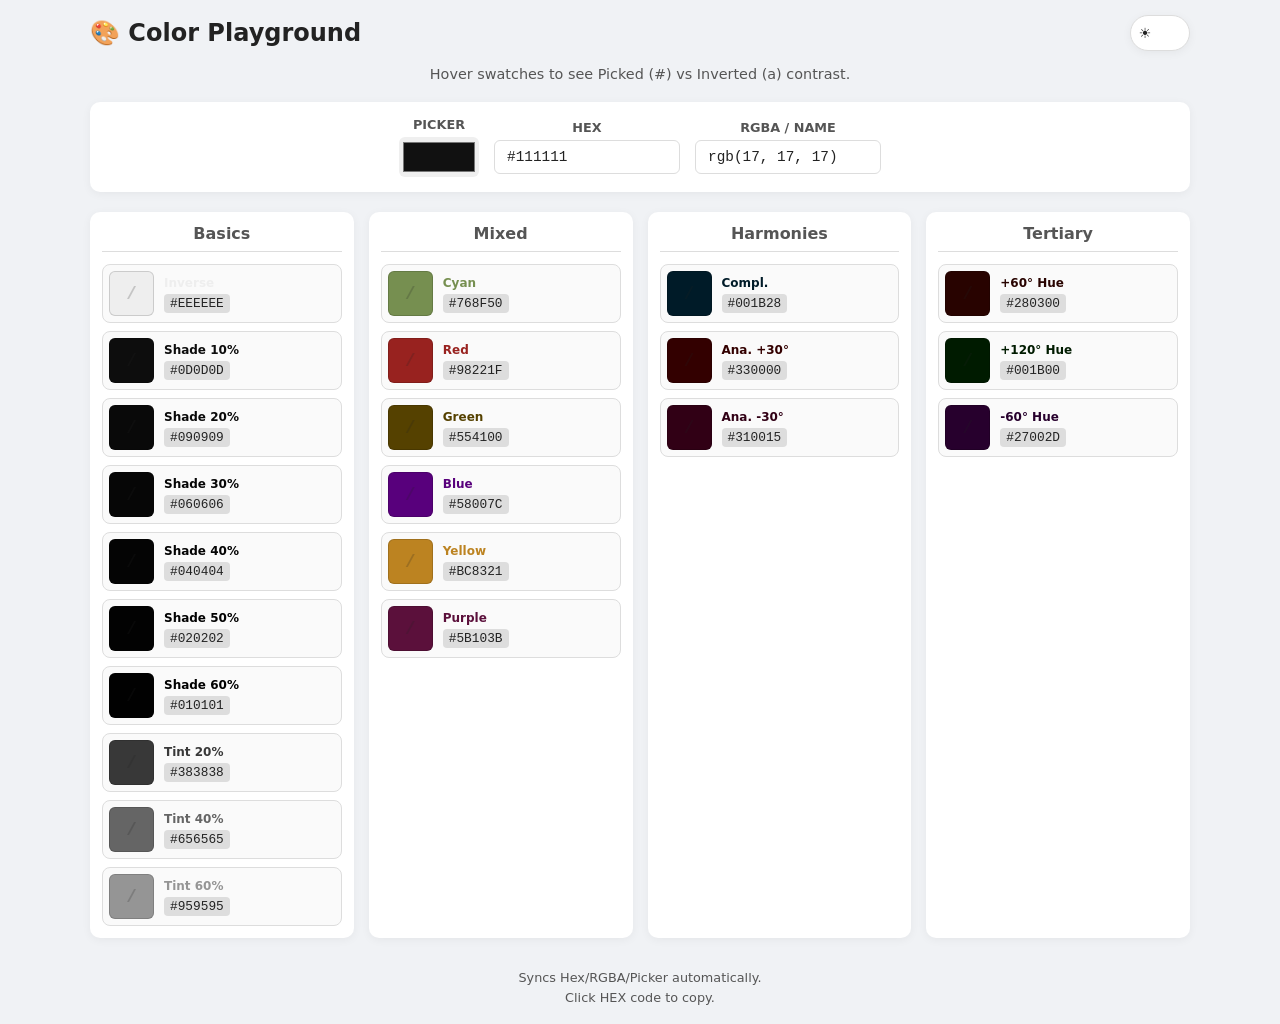
==== colors/index.html @ 78e61c7d "v1" ====
<!DOCTYPE html>
<html lang="en" data-theme="light">
<head>
  <meta charset="UTF-8">
  <meta name="viewport" content="width=device-width, initial-scale=1.0">
  <title>OKLCH Color Playground — Compact</title>
  <link rel="stylesheet" href="style.css">
</head>
<body>
  <div class="container">
    <header>
      <h1>🎨 Color Playground</h1>
      <div class="theme-toggle" id="themeToggle">
        <div class="slider" id="slider">☀️</div>
      </div>
    </header>

    <p style="text-align:center; font-size:0.9rem; color:var(--text-light); margin-bottom:20px;">
      Hover swatches to see Picked (#) vs Inverted (a) contrast.
    </p>

    <div class="controls">
      <div class="input-group">
        <label>Picker</label>
        <input type="color" id="picker" value="#111111">
      </div>
      <div class="input-group">
        <label>Hex</label>
        <input type="text" id="hexInput">
      </div>
      <div class="input-group">
        <label>RGBA / Name</label>
        <input type="text" id="rgbaInput">
      </div>
    </div>

    <div class="palette" id="palette"></div>

    <div class="note">
      Syncs Hex/RGBA/Picker automatically.<br>
      Click HEX code to copy.
    </div>
  </div>
  
  <script type="module" src="script.js"></script>

</body>
</html>
---- colors/style.css ----
:root {
      --bg: #f0f2f5;
      --card: #ffffff;
      --text: #222;
      --text-light: #555;
      --border: #ddd;
      --accent: #007bff;
      --swatch-bg: #fafafa;
      --shadow: 0 2px 10px rgba(0,0,0,0.05);
      --pick: #111111;
      --inv: #eeeeee;
    }

    [data-theme="dark"] {
      --bg: #0f1117;
      --card: #1a1f2e;
      --text: #e0e0e0;
      --text-light: #b0b0b0;
      --border: #334155;
      --accent: #60a5fa;
      --swatch-bg: #242b3d;
      --shadow: 0 2px 10px rgba(0,0,0,0.3);
    }

    body {
      font-family: system-ui, -apple-system, sans-serif;
      background: var(--bg);
      margin: 0;
      padding: 15px;
      color: var(--text);
      transition: background 0.3s ease;
    }

    .container { max-width: 1100px; margin: 0 auto; }

    header {
      display: flex;
      justify-content: space-between;
      align-items: center;
      margin-bottom: 15px;
    }

    h1 { font-size: 1.5rem; margin: 0; }

    .theme-toggle {
      background: var(--card);
      border: 1px solid var(--border);
      width: 52px;
      height: 28px;
      border-radius: 50px;
      position: relative;
      cursor: pointer;
      display: flex;
      align-items: center;
      padding: 3px;
      box-shadow: var(--shadow);
    }

    .theme-toggle .slider {
      width: 22px;
      height: 22px;
      background: white;
      border-radius: 50%;
      transition: transform 0.3s ease;
      display: flex;
      align-items: center;
      justify-content: center;
      font-size: 14px;
    }

    [data-theme="dark"] .theme-toggle .slider { transform: translateX(24px); }

    .controls {
      background: var(--card);
      padding: 15px;
      border-radius: 10px;
      box-shadow: var(--shadow);
      margin-bottom: 20px;
      display: flex;
      flex-wrap: wrap;
      gap: 15px;
      align-items: center;
      justify-content: center;
    }

    .input-group { display: flex; flex-direction: column; align-items: center; }
    label {
      font-size: 0.8rem;
      font-weight: 700;
      margin-bottom: 5px;
      color: var(--text-light);
      text-transform: uppercase;
    }

    input[type="color"] { width: 80px; height: 40px; border: none; border-radius: 6px; cursor: pointer; }
    input[type="text"] {
      padding: 8px 12px;
      font-family: monospace;
      font-size: 0.9rem;
      width: 160px;
      border: 1px solid var(--border);
      border-radius: 6px;
      background: var(--card);
      color: var(--text);
    }
    input[type="text"]:focus { border-color: var(--accent); outline: none; }

    .palette {
      display: grid;
      grid-template-columns: repeat(auto-fit, minmax(200px, 1fr));
      gap: 15px;
    }

    .category {
      background: var(--card);
      padding: 12px;
      border-radius: 10px;
      box-shadow: var(--shadow);
    }

    .category h2 {
      margin: 0 0 12px 0;
      font-size: 1rem;
      text-align: center;
      color: var(--text-light);
      border-bottom: 1px solid var(--border);
      padding-bottom: 8px;
    }

    .swatches-container { display: flex; flex-direction: column; gap: 8px; }

    .swatch-item {
      display: flex;
      align-items: center;
      justify-content: space-between;
      background: var(--swatch-bg);
      padding: 6px;
      border-radius: 8px;
      border: 1px solid var(--border);
    }

    .swatch {
      width: 45px;
      height: 45px;
      border-radius: 6px;
      flex-shrink: 0;
      box-shadow: inset 0 0 0 1px rgba(0,0,0,0.15);
      display: flex;
      align-items: center;
      justify-content: center;
      font-weight: bold;
      font-family: monospace;
      font-size: 1.1rem;
    }

    .pick, .inv { display: none; }
    .swatch:hover .pick { display: inline; color: var(--pick); }
    .swatch:hover .inv { display: inline; color: var(--inv); }

    .swatch-info { flex-grow: 1; padding: 0 10px; }

    .swatch-label {
      font-size: 0.75rem;
      font-weight: 800;
      display: block;
      margin-bottom: 2px;
    }

    .hex-label {
      font-family: monospace;
      font-size: 0.8rem;
      cursor: pointer;
      background: var(--border);
      padding: 2px 6px;
      border-radius: 4px;
      transition: 0.2s;
    }

    .hex-label:hover {
      background: var(--accent);
      color: white;
    }

    .note {
      text-align: center;
      margin-top: 30px;
      color: var(--text-light);
      font-size: 0.8rem;
      line-height: 1.6;
    }
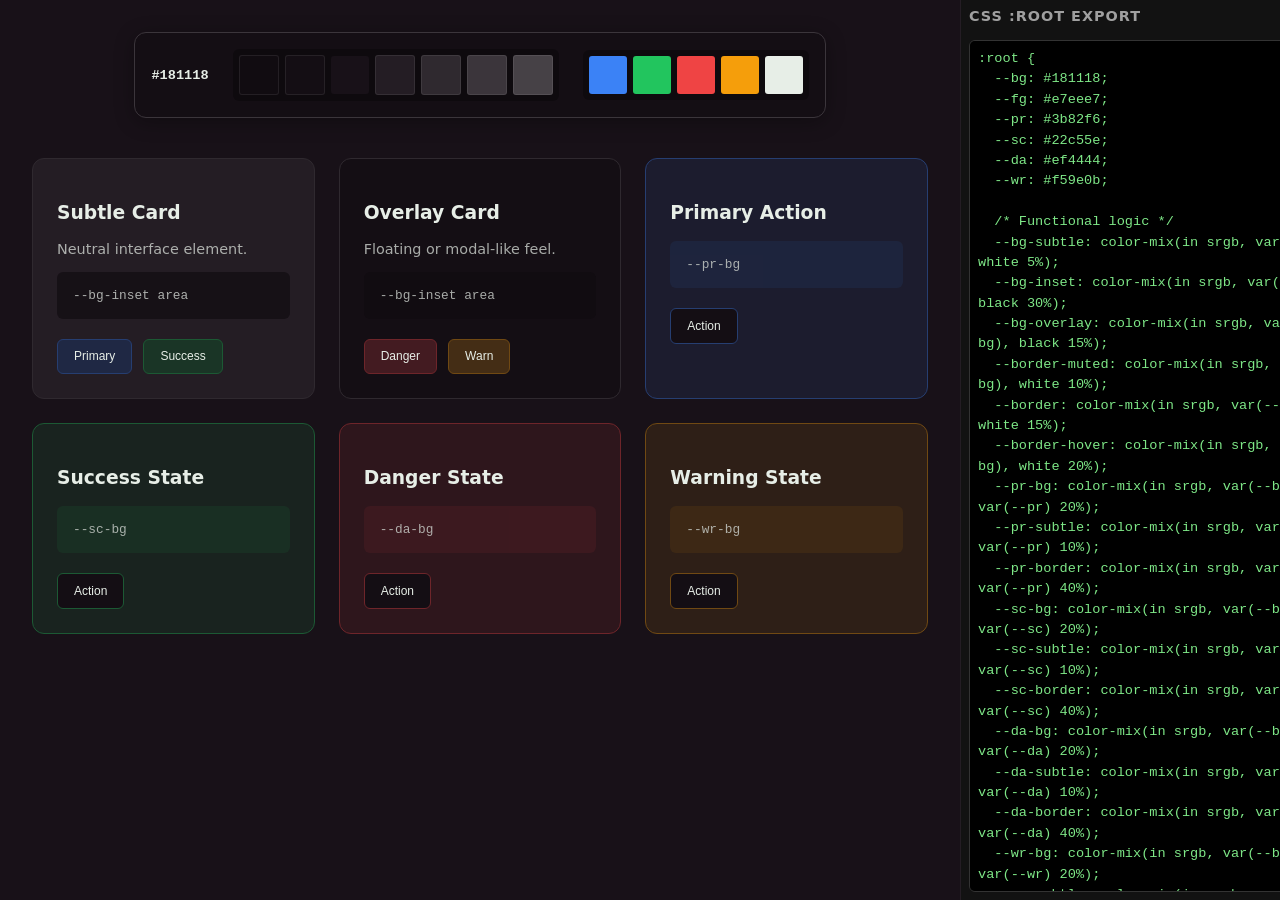
==== commit d1f5471e: "sak 1" ====
--- a/colors/index.html
+++ b/colors/index.html
@@ -1,48 +1,371 @@
 <!DOCTYPE html>
-<html lang="en" data-theme="light">
+<html lang="en">
 <head>
-  <meta charset="UTF-8">
-  <meta name="viewport" content="width=device-width, initial-scale=1.0">
-  <title>OKLCH Color Playground — Compact</title>
-  <link rel="stylesheet" href="style.css">
+    <meta charset="UTF-8">
+    <meta name="viewport" content="width=device-width, initial-scale=1.0">
+    <title>Theme Engine Lab</title>
+    <style id="theme-styles">
+        :root {
+            --bg: #181118;
+            --fg: #e7eee7;
+
+            /* Core Backgrounds */
+            --bg-subtle:  color-mix(in srgb, var(--bg), white 5%);  
+            --bg-inset:   color-mix(in srgb, var(--bg), black 30%); 
+            --bg-overlay: color-mix(in srgb, var(--bg), black 15%); 
+
+            /* Core Borders */
+            --border-muted: color-mix(in srgb, var(--bg), white 10%); 
+            --border:       color-mix(in srgb, var(--bg), white 15%); 
+            --border-hover: color-mix(in srgb, var(--bg), white 20%); 
+
+            /* Functional Colors logic */
+            --pr: #3b82f6;
+            --pr-bg:      color-mix(in srgb, var(--bg), var(--pr) 20%);
+            --pr-subtle:  color-mix(in srgb, var(--bg), var(--pr) 10%);
+            --pr-border:  color-mix(in srgb, var(--bg), var(--pr) 40%);
+
+            --sc: #22c55e;
+            --sc-bg:      color-mix(in srgb, var(--bg), var(--sc) 20%);
+            --sc-subtle:  color-mix(in srgb, var(--bg), var(--sc) 10%);
+            --sc-border:  color-mix(in srgb, var(--bg), var(--sc) 40%);
+
+            --da: #ef4444;
+            --da-bg:       color-mix(in srgb, var(--bg), var(--da) 20%);
+            --da-subtle:   color-mix(in srgb, var(--bg), var(--da) 10%);
+            --da-border:   color-mix(in srgb, var(--bg), var(--da) 40%);
+
+            --wr: #f59e0b;
+            --wr-bg:         color-mix(in srgb, var(--bg), var(--wr) 20%);
+            --wr-subtle:     color-mix(in srgb, var(--bg), var(--wr) 10%);
+            --wr-border:     color-mix(in srgb, var(--bg), var(--wr) 40%);
+        }
+
+        body {
+            background-color: var(--bg-inset);
+            color: var(--fg);
+            font-family: system-ui, -apple-system, sans-serif;
+            display: flex;
+            height: 100vh;
+            margin: 0;
+            overflow: hidden;
+        }
+
+        /* Layout Panels */
+        .preview-panel {
+            flex: 0 0 70%;
+            background-color: var(--bg);
+            padding: 2rem;
+            overflow-y: auto;
+            display: flex;
+            flex-direction: column;
+            align-items: center;
+            border-right: 1px solid rgba(255,255,255,0.05);
+        }
+
+        .code-panel {
+            flex: 0 0 30%;
+            background-color: #121212;
+            display: flex;
+            flex-direction: column;
+            padding: .5rem;
+            box-sizing: border-box;
+        }
+
+        .code-panel h3 { 
+            margin: 0 0 1rem 0; 
+            font-size: 0.9rem; 
+            text-transform: uppercase; 
+            letter-spacing: 1px;
+            opacity: 0.6; 
+            color: white;
+        }
+
+        #css-output {
+            flex-grow: 1;
+            background: #000;
+            color: #7ee787;
+            border: 1px solid #333;
+            border-radius: 6px;
+            padding: .5rem;
+            font-family: 'SFMono-Regular', Consolas, monospace;
+            font-size: 0.85rem;
+            line-height: 1.5;
+            resize: none;
+            outline: none;
+            width: calc(100% - .5rem);
+        }
+
+        /* Controls Area */
+        .controls {
+            background: var(--bg-overlay);
+            padding: 1rem;
+            border-radius: 12px;
+            border: 1px solid var(--border);
+            margin-bottom: 2.5rem;
+            display: flex;
+            flex-wrap: wrap;
+            gap: 1.5rem;
+            align-items: center;
+            box-shadow: 0 4px 20px rgba(0,0,0,0.3);
+        }
+        
+        .histogram, .colorpick {
+            display: flex;
+            gap: 6px;
+            padding: 6px;
+            background: rgba(0,0,0,0.3);
+            border-radius: 6px;
+            align-items: center;
+        }
+
+        input[type="color"] {
+            appearance: none;
+            -webkit-appearance: none;
+            width: 38px;
+            height: 38px;
+            padding: 0;
+            border: none;
+            background: none;
+            cursor: pointer;
+            outline: none;
+        }
+        input[type="color"]::-webkit-color-swatch-wrapper { padding: 0; }
+        input[type="color"]::-webkit-color-swatch { border: none; border-radius: 3px; }
+        input[type="color"]::-moz-color-swatch { border: none; border-radius: 3px; }
+
+        .histogram span { 
+            width: 38px; 
+            height: 38px; 
+            border-radius: 3px;
+            border: 1px solid rgba(255,255,255,0.08);
+            display: inline-block;
+        }
+
+        .preview-grid {
+            display: grid;
+            grid-template-columns: repeat(auto-fit, minmax(280px, 1fr));
+            gap: 1.5rem;
+            width: 100%;
+            max-width: 1000px;
+        }
+
+        .card {
+            background: var(--bg-subtle);
+            border: 1px solid var(--border-muted);
+            padding: 1.5rem;
+            border-radius: 12px;
+            transition: transform 0.2s, border-color 0.2s;
+        }
+
+        .card:hover {
+            border-color: var(--border-hover);
+            transform: translateY(-3px);
+        }
+
+        .card.primary { background: var(--pr-subtle); border-color: var(--pr-border); }
+        .card.success { background: var(--sc-subtle); border-color: var(--sc-border); }
+        .card.danger  { background: var(--da-subtle); border-color: var(--da-border); }
+        .card.warn    { background: var(--wr-subtle); border-color: var(--wr-border); }
+
+        .inset-box {
+            background: var(--bg-inset);
+            padding: 1rem;
+            border-radius: 6px;
+            font-family: 'ui-monospace', monospace;
+            font-size: 0.8rem;
+            margin: 12px 0;
+            color: var(--fg);
+            opacity: 0.7;
+        }
+
+        .btn {
+            background: var(--bg-overlay);
+            border: 1px solid var(--border);
+            color: var(--fg);
+            padding: 0.6rem 1rem;
+            border-radius: 6px;
+            cursor: pointer;
+            font-size: 0.75rem;
+            font-weight: 500;
+            transition: all 0.2s;
+            margin-right: 6px;
+            margin-top: 8px;
+        }
+
+        .btn.primary { background: var(--pr-bg); border-color: var(--pr-border); }
+        .btn.success { background: var(--sc-bg); border-color: var(--sc-border); }
+        .btn.danger  { background: var(--da-bg); border-color: var(--da-border); }
+        .btn.warn    { background: var(--wr-bg); border-color: var(--wr-border); }
+
+        .btn:hover { 
+            filter: brightness(1.2);
+            border-color: var(--border-hover);
+        }
+    </style>
 </head>
 <body>
-  <div class="container">
-    <header>
-      <h1>🎨 Color Playground</h1>
-      <div class="theme-toggle" id="themeToggle">
-        <div class="slider" id="slider">☀️</div>
-      </div>
-    </header>
-
-    <p style="text-align:center; font-size:0.9rem; color:var(--text-light); margin-bottom:20px;">
-      Hover swatches to see Picked (#) vs Inverted (a) contrast.
-    </p>
-
-    <div class="controls">
-      <div class="input-group">
-        <label>Picker</label>
-        <input type="color" id="picker" value="#111111">
-      </div>
-      <div class="input-group">
-        <label>Hex</label>
-        <input type="text" id="hexInput">
-      </div>
-      <div class="input-group">
-        <label>RGBA / Name</label>
-        <input type="text" id="rgbaInput">
-      </div>
+
+    <div class="preview-panel">
+        <div class="controls">
+            <div style="display: flex; flex-direction: column; align-items: center;">
+                <span id="hexValue" style="font-family: monospace; font-size: 0.85rem; font-weight: bold;">#181118</span>
+            </div>
+
+            <div class="histogram">
+                <span style="background-color: var(--bg-inset)" title="--bg-inset"></span>
+                <span style="background-color: var(--bg-overlay)" title="--bg-overlay"></span>
+                <input type="color" id="bgPicker" value="#181118" title="--bg">
+                <span style="background-color: var(--bg-subtle)" title="--bg-subtle"></span>
+                <span style="background-color: var(--border-muted)" title="--border-muted"></span>
+                <span style="background-color: var(--border)" title="--border"></span>
+                <span style="background-color: var(--border-hover)" title="--border-hover"></span>
+            </div>
+
+            <div class="colorpick">
+                <input type="color" id="prPicker" value="#3b82f6" title="--pr">
+                <input type="color" id="scPicker" value="#22c55e" title="--sc">
+                <input type="color" id="daPicker" value="#ef4444" title="--da">
+                <input type="color" id="wrPicker" value="#f59e0b" title="--wr">
+                <input type="color" id="fgPicker" value="#e7eee7" title="--fg">
+            </div>
+        </div>
+
+        <div class="preview-grid">
+            <div class="card">
+                <h3>Subtle Card</h3>
+                <p style="font-size: 0.9rem; opacity: 0.7;">Neutral interface element.</p>
+                <div class="inset-box">--bg-inset area</div>
+                <button class="btn primary">Primary</button>
+                <button class="btn success">Success</button>
+            </div>
+
+            <div class="card" style="background: var(--bg-overlay)">
+                <h3>Overlay Card</h3>
+                <p style="font-size: 0.9rem; opacity: 0.7;">Floating or modal-like feel.</p>
+                <div class="inset-box">--bg-inset area</div>
+                <button class="btn danger">Danger</button>
+                <button class="btn warn">Warn</button>
+            </div>
+
+            <div class="card primary">
+                <h3>Primary Action</h3>
+                <div class="inset-box" style="background: var(--pr-bg)">--pr-bg</div>
+                <button class="btn" style="border-color: var(--pr-border)">Action</button>
+            </div>
+
+            <div class="card success">
+                <h3>Success State</h3>
+                <div class="inset-box" style="background: var(--sc-bg)">--sc-bg</div>
+                <button class="btn" style="border-color: var(--sc-border)">Action</button>
+            </div>
+
+            <div class="card danger">
+                <h3>Danger State</h3>
+                <div class="inset-box" style="background: var(--da-bg)">--da-bg</div>
+                <button class="btn" style="border-color: var(--da-border)">Action</button>
+            </div>
+
+            <div class="card warn">
+                <h3>Warning State</h3>
+                <div class="inset-box" style="background: var(--wr-bg)">--wr-bg</div>
+                <button class="btn" style="border-color: var(--wr-border)">Action</button>
+            </div>
+        </div>
     </div>
 
-    <div class="palette" id="palette"></div>
-
-    <div class="note">
-      Syncs Hex/RGBA/Picker automatically.<br>
-      Click HEX code to copy.
+    <div class="code-panel">
+        <h3>CSS :root Export</h3>
+        <textarea id="css-output" spellcheck="false" readonly></textarea>
     </div>
-  </div>
-  
-  <script type="module" src="script.js"></script>
-
+
+    <script>
+        const root = document.documentElement;
+        const cssOutput = document.getElementById('css-output');
+        const hexText = document.getElementById('hexValue');
+        const fgPicker = document.getElementById('fgPicker');
+
+        const state = {
+            '--bg': '#181118',
+            '--fg': '#e7eee7',
+            '--pr': '#3b82f6',
+            '--sc': '#22c55e',
+            '--da': '#ef4444',
+            '--wr': '#f59e0b'
+        };
+
+        const invertHex = (hex) => {
+            if (hex.indexOf('#') === 0) hex = hex.slice(1);
+            if (hex.length === 3) hex = hex[0] + hex[0] + hex[1] + hex[1] + hex[2] + hex[2];
+            const r = (255 - parseInt(hex.slice(0, 2), 16)).toString(16).padStart(2, '0');
+            const g = (255 - parseInt(hex.slice(2, 4), 16)).toString(16).padStart(2, '0');
+            const b = (255 - parseInt(hex.slice(4, 6), 16)).toString(16).padStart(2, '0');
+            return `#${r}${g}${b}`;
+        };
+
+        const updateCSSExport = () => {
+            const cssString = `:root {
+  --bg: ${state['--bg']};
+  --fg: ${state['--fg']};
+  --pr: ${state['--pr']};
+  --sc: ${state['--sc']};
+  --da: ${state['--da']};
+  --wr: ${state['--wr']};
+
+  /* Functional logic */
+  --bg-subtle: color-mix(in srgb, var(--bg), white 5%);
+  --bg-inset: color-mix(in srgb, var(--bg), black 30%);
+  --bg-overlay: color-mix(in srgb, var(--bg), black 15%);
+  --border-muted: color-mix(in srgb, var(--bg), white 10%);
+  --border: color-mix(in srgb, var(--bg), white 15%);
+  --border-hover: color-mix(in srgb, var(--bg), white 20%);
+  --pr-bg: color-mix(in srgb, var(--bg), var(--pr) 20%);
+  --pr-subtle: color-mix(in srgb, var(--bg), var(--pr) 10%);
+  --pr-border: color-mix(in srgb, var(--bg), var(--pr) 40%);
+  --sc-bg: color-mix(in srgb, var(--bg), var(--sc) 20%);
+  --sc-subtle: color-mix(in srgb, var(--bg), var(--sc) 10%);
+  --sc-border: color-mix(in srgb, var(--bg), var(--sc) 40%);
+  --da-bg: color-mix(in srgb, var(--bg), var(--da) 20%);
+  --da-subtle: color-mix(in srgb, var(--bg), var(--da) 10%);
+  --da-border: color-mix(in srgb, var(--bg), var(--da) 40%);
+  --wr-bg: color-mix(in srgb, var(--bg), var(--wr) 20%);
+  --wr-subtle: color-mix(in srgb, var(--bg), var(--wr) 10%);
+  --wr-border: color-mix(in srgb, var(--bg), var(--wr) 40%);
+}`;
+            cssOutput.value = cssString;
+        };
+
+        const initPicker = (id, variable, labelEl = null) => {
+            const picker = document.getElementById(id);
+            picker.value = state[variable];
+
+            picker.addEventListener('input', (e) => {
+                const newVal = e.target.value;
+                state[variable] = newVal;
+                root.style.setProperty(variable, newVal);
+                
+                if (labelEl) labelEl.textContent = newVal.toUpperCase();
+
+                if (variable === '--bg') {
+                    const invertedColor = invertHex(newVal);
+                    state['--fg'] = invertedColor;
+                    root.style.setProperty('--fg', invertedColor);
+                    fgPicker.value = invertedColor;
+                }
+                
+                updateCSSExport();
+            });
+        };
+
+        document.addEventListener('DOMContentLoaded', () => {
+            initPicker('bgPicker', '--bg', hexText);
+            initPicker('fgPicker', '--fg');
+            initPicker('prPicker', '--pr');
+            initPicker('scPicker', '--sc');
+            initPicker('daPicker', '--da');
+            initPicker('wrPicker', '--wr');
+            updateCSSExport();
+        });
+    </script>
 </body>
 </html>
